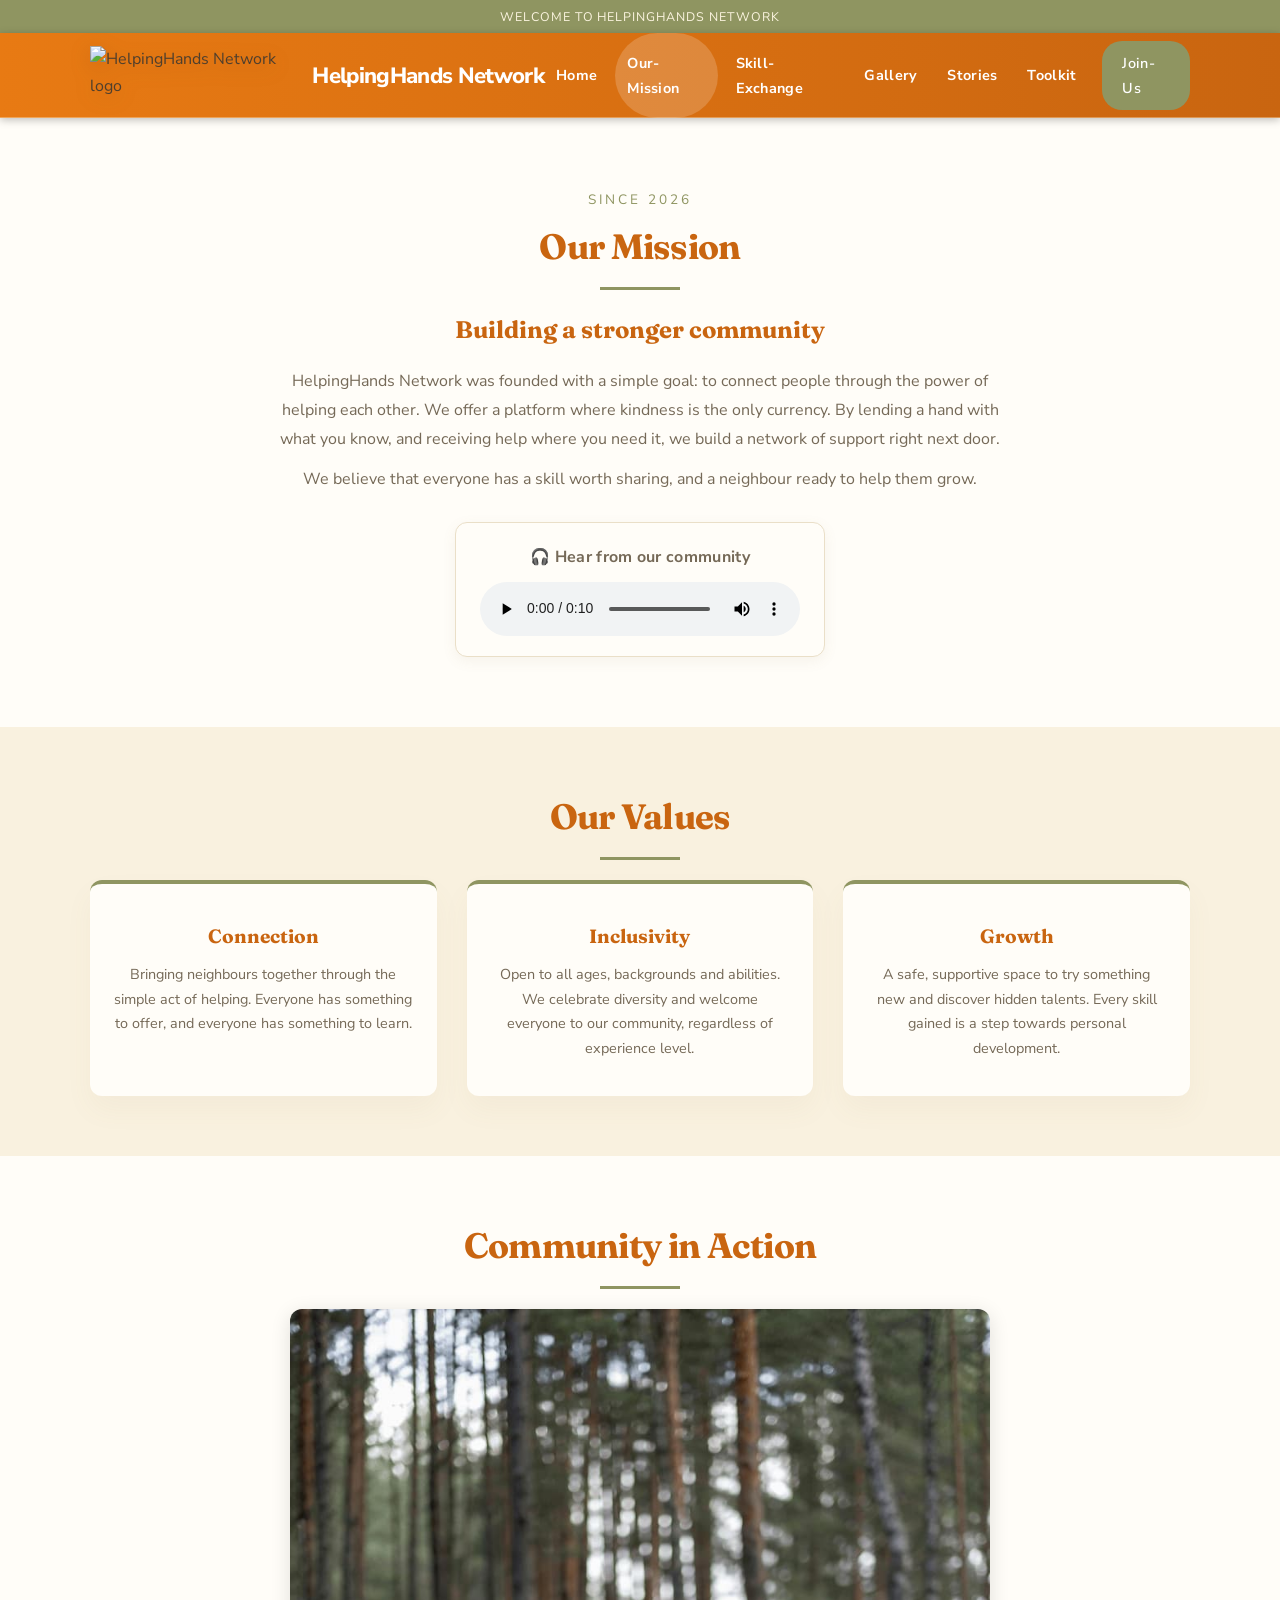
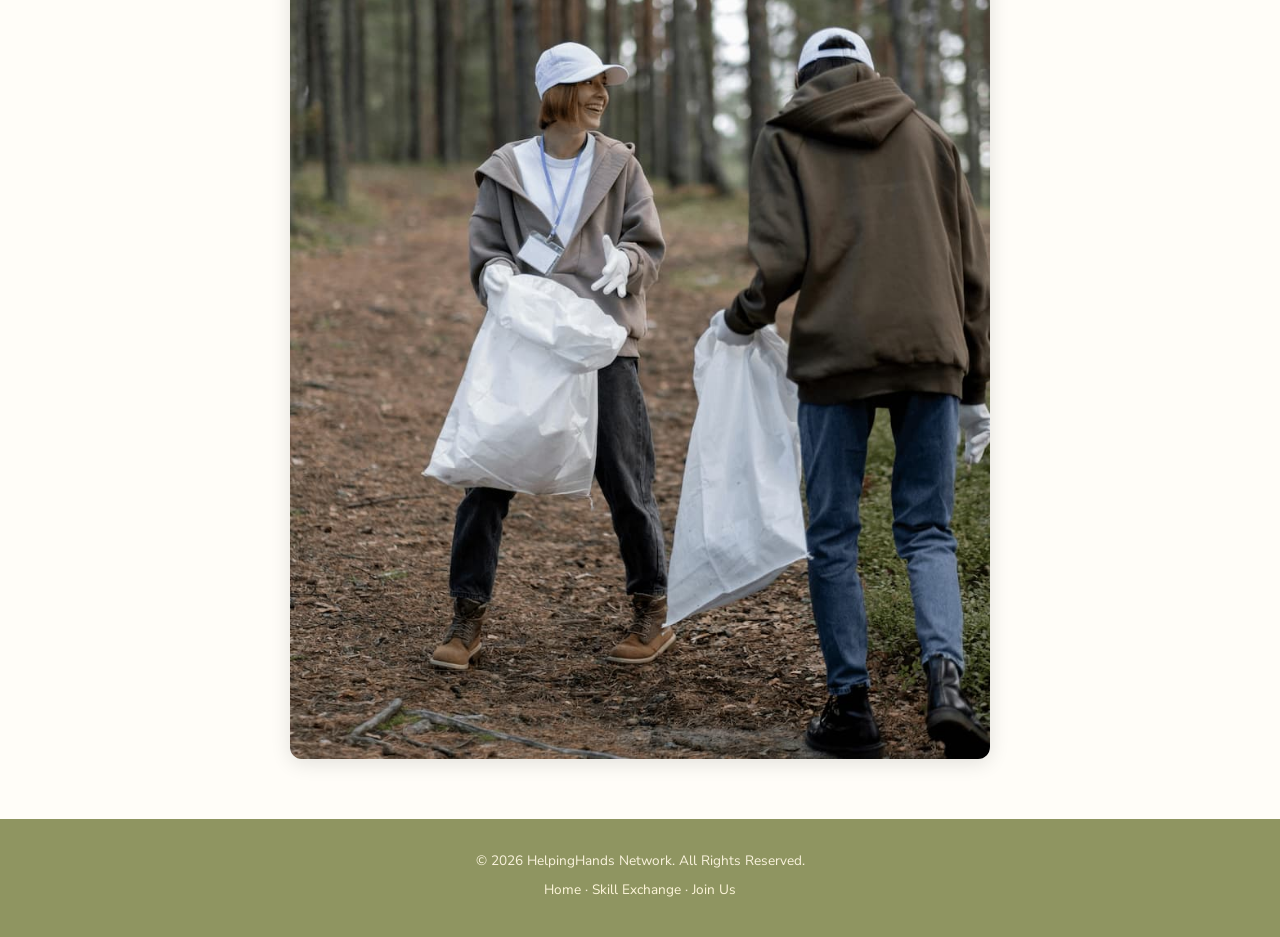
==== CW/CW/about.html @ ed3d60a6 "Add Toolkit nav link to all pages, fix image filenames with spaces" ====
<!DOCTYPE html>
<html lang="en">
<head>
  <meta charset="UTF-8">
  <meta name="viewport" content="width=device-width, initial-scale=1.0">
  <meta name="description" content="Learn about the mission behind HelpingHands Network - Building a stronger community through shared knowledge.">
  <title>Our Mission | HelpingHands Network</title>
  <!-- External shared CSS stylesheet -->
  <link rel="stylesheet" href="css/styles.css">
</head>
<body>

  <!-- ============ Top Info Bar ============ -->
  <div class="top-bar">
    <span>Welcome to HelpingHands Network</span>
  </div>

  <!-- ============ Header / Navigation ============ -->
  <header class="header">
    <div class="container">
      <a href="index.html" class="logo-area">
        <img src="images/logo.png" alt="HelpingHands Network logo" loading="lazy">
        <h1>HelpingHands Network</h1>
      </a>

      <nav class="nav-links" aria-label="Main navigation">
        <a href="index.html">Home</a>
        <a href="about.html" class="active">Our-Mission</a>
        <a href="services.html">Skill-Exchange</a>
        <a href="gallery.html">Gallery</a>
        <a href="stories.html">Stories</a>
        <a href="toolkit.html">Toolkit</a>
        <a href="join.html" class="btn-join">Join-Us</a>
      </nav>

      <button class="hamburger" aria-label="Open navigation menu" aria-expanded="false">
        <span></span><span></span><span></span>
      </button>
    </div>
  </header>

  <main>
  <!-- ============ Mission Section ============ -->
  <section class="mission-section">
    <div class="container">
      <p class="mission-since fade-in">Since 2026</p>
      <h2 class="section-title fade-in">Our Mission</h2>
      <hr class="section-divider">

      <div class="mission-body fade-in">
        <h3>Building a stronger community</h3>
        <p>
          HelpingHands Network was founded with a simple goal: to connect people
          through the power of helping each other. We offer a platform where kindness
          is the only currency. By lending a hand with what you know, and receiving
          help where you need it, we build a network of support right next door.
        </p>
        <p class="mission-body-extra">
          We believe that everyone has a skill worth sharing, and a neighbour ready to help them grow.
        </p>

        <!-- Community welcome audio clip -->
        <div class="audio-wrapper fade-in">
          <p class="audio-label">&#127911; Hear from our community</p>
          <audio controls preload="metadata">
            <source src="images/audio.mp3" type="audio/mpeg">
            Your browser does not support the audio element.
          </audio>
        </div>

      </div>
    </div>
  </section>

  <!-- ============ Values Section ============ -->
  <section class="values-section">
    <div class="container">
      <h2 class="section-title fade-in">Our Values</h2>
      <hr class="section-divider">

      <div class="values-grid">

        <!-- Connection -->
        <div class="value-card fade-in">
          <h3>Connection</h3>
          <p>Bringing neighbours together through the simple act of helping. Everyone has something to offer, and everyone has something to learn.</p>
        </div>

        <!-- Inclusivity -->
        <div class="value-card fade-in">
          <h3>Inclusivity</h3>
          <p>Open to all ages, backgrounds and abilities. We celebrate diversity and welcome everyone to our community, regardless of experience level.</p>
        </div>

        <!-- Growth -->
        <div class="value-card fade-in">
          <h3>Growth</h3>
          <p>A safe, supportive space to try something new and discover hidden talents. Every skill gained is a step towards personal development.</p>
        </div>

      </div>
    </div>
  </section>

  <!-- ============ Community in Action ============ -->
  <section class="action-section">
    <div class="container">
      <h2 class="section-title fade-in">Community in Action</h2>
      <hr class="section-divider">
      <!-- Image showing community members helping each other -->
      <img class="fade-in" src="images/2h.jpg" alt="Community members sharing skills and helping each other" loading="lazy">
    </div>
  </section>

  </main><!-- /main -->

  <!-- ============ Footer ============ -->
  <footer class="footer">
    <div class="container">
      <p>&copy; 2026 HelpingHands Network. All Rights Reserved.</p>
      <p>
        <a href="index.html">Home</a> &middot;
        <a href="services.html">Skill Exchange</a> &middot;
        <a href="join.html">Join Us</a>
      </p>
    </div>
  </footer>

  <!-- Scroll-to-top button -->
  <button class="scroll-top" aria-label="Scroll to top">&uarr;</button>

  <!-- External JavaScript file -->
  <script src="js/main.js"></script>
</body>
</html>
---- CW/CW/css/styles.css ----
@import url('https://fonts.googleapis.com/css2?family=Fraunces:opsz,wght@9..144,600;9..144,700&family=Nunito+Sans:wght@400;500;600;700;800&display=swap');

/* ============================================================
   styles.css — Shared stylesheet for HelpingHands Network
   All pages link to this single external CSS file.
   ============================================================ */

/* ---------- CSS Reset & Base ---------- */
*, *::before, *::after {
  margin: 0;
  padding: 0;
  box-sizing: border-box;
}

html {
  scroll-behavior: smooth;
  font-size: 16px;
}

:root {
  --brand-orange: #e87a13;
  --brand-orange-dark: #c96510;
  --brand-sage: #b9be83;
  --brand-sage-dark: #8f9561;
  --brand-cream: #fbf4df;
  --brand-cream-soft: #f5ead2;
  --text-main: #4e3f2d;
  --text-muted: #756957;
  --surface-white: #fffdf8;
  --surface-soft: #f9f1df;
  --border-soft: #eadfc8;
}

body {
  font-family: 'Nunito Sans', 'Trebuchet MS', sans-serif;
  line-height: 1.7;
  color: var(--text-main);
  background-color: var(--brand-cream);
  background-image: radial-gradient(circle at top, rgba(255,255,255,.65), transparent 34%), linear-gradient(180deg, rgba(255,255,255,.18), rgba(255,255,255,0));
}

h1, h2, h3, h4 {
  font-family: 'Fraunces', 'Georgia', serif;
}

a {
  text-decoration: none;
  color: inherit;
}

ul {
  list-style: none;
}

img {
  max-width: 100%;
  height: auto;
  display: block;
}

/* ---------- Utility ---------- */
.container {
  max-width: 1140px;
  margin: 0 auto;
  padding: 0 20px;
}

.sr-only {
  position: absolute;
  width: 1px;
  height: 1px;
  padding: 0;
  margin: -1px;
  overflow: hidden;
  clip: rect(0, 0, 0, 0);
  white-space: nowrap;
  border: 0;
}

.section-title {
  text-align: center;
  font-size: 2.2rem;
  color: var(--brand-orange-dark);
  margin-bottom: 10px;
  letter-spacing: -0.02em;
}

.section-subtitle {
  text-align: center;
  font-size: 1.02rem;
  color: var(--text-muted);
  margin-bottom: 40px;
  max-width: 600px;
  margin-left: auto;
  margin-right: auto;
}

.section-divider {
  width: 80px;
  height: 3px;
  background-color: var(--brand-sage-dark);
  margin: 10px auto 20px;
  border: none;
}

/* ---------- Top Bar ---------- */
.top-bar {
  background-color: var(--brand-sage-dark);
  color: var(--brand-cream);
  font-size: 0.78rem;
  padding: 6px 0;
  text-align: center;
  letter-spacing: 0.08em;
  text-transform: uppercase;
}

.top-bar span {
  margin: 0 16px;
}

/* ---------- Header / Navbar ---------- */
.header {
  background: linear-gradient(90deg, var(--brand-orange) 0%, var(--brand-orange-dark) 100%);
  padding: 0 0;
  position: sticky;
  top: 0;
  z-index: 1000;
  box-shadow: 0 2px 8px rgba(0,0,0,.25);
}

.header::after {
  content: '';
  position: absolute;
  inset: auto 0 0;
  height: 1px;
  background: rgba(255, 247, 220, 0.35);
}

.header .container {
  display: flex;
  align-items: center;
  justify-content: space-between;
  min-height: 82px;
  padding-top: 0;
  padding-bottom: 0;
}

.logo-area {
  display: flex;
  align-items: center;
  gap: 12px;
}

.logo-area img {
  height: 60px;
  width: auto;
  filter: drop-shadow(0 5px 10px rgba(126, 62, 0, 0.2));
}

.logo-area h1 {
  font-family: 'Nunito Sans', 'Trebuchet MS', sans-serif;
  font-size: 1.38rem;
  font-weight: 800;
  letter-spacing: -0.03em;
  color: #fff;
  white-space: nowrap;
  line-height: 1;
}

/* Navigation links */
.nav-links {
  display: flex;
  align-items: center;
  gap: 6px;
}

.nav-links a {
  color: #fff;
  padding: 18px 12px;
  font-size: 0.9rem;
  font-weight: 700;
  letter-spacing: 0.02em;
  transition: background-color 0.3s, color 0.3s;
  border-radius: 999px;
}

.nav-links a:hover,
.nav-links a.active {
  background-color: rgba(255, 255, 255, 0.18);
}

.nav-links .btn-join {
  background-color: var(--brand-sage-dark);
  padding: 10px 20px;
  border-radius: 20px;
  margin-left: 8px;
  font-weight: 600;
  transition: background-color 0.3s, transform 0.2s;
}

.nav-links .btn-join:hover {
  background-color: #7b824f;
  transform: scale(1.05);
}

/* Hamburger menu (mobile) */
.hamburger {
  display: none;
  flex-direction: column;
  gap: 5px;
  cursor: pointer;
  background: none;
  border: none;
  padding: 10px;
}

.hamburger span {
  display: block;
  width: 26px;
  height: 3px;
  background: #fff;
  border-radius: 3px;
  transition: transform 0.3s, opacity 0.3s;
}

/* ---------- Hero Section ---------- */
.hero {
  background: linear-gradient(135deg, var(--brand-cream) 0%, #fff7e8 55%, #eef0de 100%);
  padding: 96px 0 72px;
  position: relative;
  overflow: hidden;
}

.hero::before,
.hero::after {
  content: '';
  position: absolute;
  border-radius: 50%;
  pointer-events: none;
}

.hero::before {
  width: 320px;
  height: 320px;
  top: -120px;
  right: -80px;
  background: radial-gradient(circle, rgba(232,122,19,.2) 0%, rgba(232,122,19,0) 70%);
}

.hero::after {
  width: 280px;
  height: 280px;
  left: -70px;
  bottom: -120px;
  background: radial-gradient(circle, rgba(143,149,97,.24) 0%, rgba(143,149,97,0) 70%);
}

.hero .container {
  display: flex;
  align-items: center;
  gap: 40px;
  position: relative;
  z-index: 1;
}

.hero-text {
  flex: 1;
  max-width: 540px;
}

.hero-text h2 {
  font-size: 3.35rem;
  color: var(--brand-orange-dark);
  line-height: 1.05;
  margin-bottom: 16px;
  letter-spacing: -0.04em;
}

.hero-text p {
  font-size: 1.08rem;
  color: var(--text-muted);
  margin-bottom: 28px;
  max-width: 500px;
}

.hero-image {
  flex: 1;
  text-align: center;
}

.hero-image img {
  max-width: 440px;
  border-radius: 34px;
  border: 8px solid rgba(255, 253, 248, 0.9);
  box-shadow: 0 26px 52px rgba(135, 103, 58, 0.18);
  background: rgba(255,255,255,.65);
  animation: float 4s ease-in-out infinite;
}

@keyframes float {
  0%, 100% { transform: translateY(0); }
  50%      { transform: translateY(-12px); }
}

/* Shared button styles */
.btn-primary {
  display: inline-block;
  background-color: var(--brand-orange);
  color: #fff;
  padding: 14px 32px;
  border-radius: 999px;
  font-size: 1rem;
  font-weight: 800;
  letter-spacing: 0.01em;
  border: none;
  cursor: pointer;
  transition: background-color 0.3s, transform 0.2s, box-shadow 0.3s;
}

.btn-primary:hover {
  background-color: var(--brand-orange-dark);
  transform: translateY(-2px);
  box-shadow: 0 4px 14px rgba(201,101,16,.35);
}

.btn-primary--full {
  width: 100%;
}

.btn-secondary {
  display: inline-block;
  background-color: var(--brand-sage-dark);
  color: #fff;
  padding: 12px 28px;
  border-radius: 999px;
  font-size: 0.95rem;
  font-weight: 700;
  border: none;
  cursor: pointer;
  transition: background-color 0.3s, transform 0.2s;
}

.btn-secondary:hover {
  background-color: #7b824f;
  transform: translateY(-2px);
}

/* ---------- Features Row (Share, Connect, Learn) ---------- */
.features {
  padding: 60px 0;
  background-color: var(--surface-soft);
}

.features-grid {
  display: grid;
  grid-template-columns: repeat(3, 1fr);
  gap: 30px;
}

.feature-card {
  text-align: center;
  padding: 30px 20px;
  background: var(--surface-white);
  border-radius: 12px;
  border: 1px solid var(--border-soft);
  box-shadow: 0 14px 30px rgba(136, 110, 73, 0.06);
  transition: transform 0.3s, box-shadow 0.3s;
}

.feature-card:hover {
  transform: translateY(-6px);
  box-shadow: 0 8px 24px rgba(0,0,0,.1);
}

.feature-card h3 {
  font-size: 1.3rem;
  color: var(--brand-orange-dark);
  margin-bottom: 10px;
}

.feature-card p {
  font-size: 0.92rem;
  color: var(--text-muted);
  line-height: 1.6;
}

/* ---------- How It Works ---------- */
.how-it-works {
  padding: 70px 0;
  background: var(--surface-white);
}

.steps-grid {
  display: grid;
  grid-template-columns: repeat(3, 1fr);
  gap: 40px;
  text-align: center;
}

.step {
  position: relative;
  padding: 0 12px;
}

.step-number {
  display: inline-flex;
  align-items: center;
  justify-content: center;
  width: 56px;
  height: 56px;
  border-radius: 50%;
  background-color: var(--brand-orange);
  color: #fff;
  font-size: 1.5rem;
  font-weight: 700;
  margin-bottom: 16px;
  /* Pulse animation on hover */
  transition: transform 0.3s;
}

.step:hover .step-number {
  transform: scale(1.15);
}

.step h3 {
  font-size: 1.2rem;
  color: var(--text-main);
  margin-bottom: 8px;
}

.step p {
  font-size: 0.9rem;
  color: var(--text-muted);
  max-width: 260px;
  margin: 0 auto;
}

/* ---------- Mission Section (about.html) ---------- */
.mission-section {
  padding: 70px 0;
  text-align: center;
  background: var(--surface-white);
}

.mission-since {
  text-transform: uppercase;
  letter-spacing: 3px;
  font-size: 0.85rem;
  color: var(--brand-sage-dark);
  margin-bottom: 6px;
}

.mission-body {
  max-width: 720px;
  margin: 0 auto;
}

.mission-body h3 {
  font-size: 1.5rem;
  color: var(--brand-orange-dark);
  margin-bottom: 16px;
}

.mission-body p {
  font-size: 1rem;
  color: var(--text-muted);
  line-height: 1.8;
}

.mission-body-extra {
  margin-top: 12px;
}

/* Audio player wrapper on about page */
.audio-wrapper {
  margin-top: 28px;
  background: var(--surface-white);
  border: 1px solid var(--border-soft);
  border-radius: 12px;
  padding: 20px 24px;
  display: inline-block;
  box-shadow: 0 4px 14px rgba(136, 110, 73, 0.08);
}

.audio-label {
  font-size: 0.9rem;
  font-weight: 700;
  color: var(--brand-orange-dark);
  margin-bottom: 10px;
  letter-spacing: 0.02em;
}

.audio-wrapper audio {
  display: block;
  width: 320px;
  accent-color: var(--brand-orange);
}

/* ---------- Values Cards ---------- */
.values-section {
  padding: 60px 0;
  background-color: var(--surface-soft);
}

.values-grid {
  display: grid;
  grid-template-columns: repeat(3, 1fr);
  gap: 30px;
}

.value-card {
  background: var(--surface-white);
  padding: 36px 24px;
  border-radius: 12px;
  text-align: center;
  border-top: 4px solid var(--brand-sage-dark);
  box-shadow: 0 14px 28px rgba(136, 110, 73, 0.05);
  transition: transform 0.3s, box-shadow 0.3s;
}

.value-card:hover {
  transform: translateY(-5px);
  box-shadow: 0 6px 20px rgba(0,0,0,.1);
}

.value-card h3 {
  font-size: 1.2rem;
  color: var(--brand-orange-dark);
  margin-bottom: 10px;
}

.value-card p {
  font-size: 0.9rem;
  color: var(--text-muted);
  line-height: 1.7;
}

/* ---------- Action Image Section ---------- */
.action-section {
  padding: 60px 0;
  text-align: center;
  background: var(--surface-white);
}

.action-section img {
  max-width: 700px;
  margin: 20px auto 0;
  border-radius: 12px;
  box-shadow: 0 4px 20px rgba(0,0,0,.12);
}

/* ---------- Skill Exchange Cards ---------- */
.skills-section {
  padding: 70px 0;
  background: var(--surface-white);
}

.skills-grid {
  display: grid;
  grid-template-columns: repeat(3, 1fr);
  gap: 30px;
}

.skill-card {
  background: var(--surface-white);
  border-radius: 12px;
  overflow: hidden;
  border: 1px solid var(--border-soft);
  box-shadow: 0 12px 26px rgba(136, 110, 73, 0.08);
  transition: transform 0.3s, box-shadow 0.3s;
}

.skill-card:hover {
  transform: translateY(-6px);
  box-shadow: 0 8px 28px rgba(0,0,0,.15);
}

.skill-card img {
  width: 100%;
  height: 200px;
  object-fit: cover;
}

.skill-card-body {
  padding: 20px;
  text-align: center;
}

.skill-card-body h3 {
  font-size: 1.15rem;
  color: var(--brand-orange-dark);
  margin-bottom: 8px;
}

.skill-card-body p {
  font-size: 0.88rem;
  color: var(--text-muted);
  margin-bottom: 16px;
  line-height: 1.6;
}

.btn-book {
  display: inline-block;
  background-color: var(--brand-sage-dark);
  color: #fff;
  padding: 10px 24px;
  border-radius: 24px;
  font-size: 0.9rem;
  font-weight: 600;
  border: none;
  cursor: pointer;
  transition: background-color 0.3s, transform 0.2s;
}

.btn-book:hover {
  background-color: #7b824f;
  transform: scale(1.05);
}

/* ---------- Request Skill Section ---------- */
.request-section {
  padding: 60px 0;
  background: linear-gradient(180deg, var(--surface-soft) 0%, var(--brand-cream) 100%);
  text-align: center;
}

.request-section h2 {
  font-family: 'Georgia', serif;
  font-size: 1.6rem;
  color: var(--brand-orange-dark);
  margin-bottom: 10px;
}

.request-section p {
  font-size: 0.95rem;
  color: var(--text-muted);
  margin-bottom: 24px;
  max-width: 560px;
  margin-left: auto;
  margin-right: auto;
}

.request-form {
  max-width: 500px;
  margin: 0 auto;
}

.request-form input[type="text"] {
  width: 100%;
  padding: 14px 18px;
  border: 2px solid var(--border-soft);
  border-radius: 8px;
  font-size: 1rem;
  margin-bottom: 16px;
  transition: border-color 0.3s;
  background: var(--surface-white);
}

.request-form input[type="text"]:focus {
  outline: none;
  border-color: var(--brand-orange);
}

.btn-request {
  display: inline-block;
  background-color: var(--brand-orange);
  color: #fff;
  padding: 14px 36px;
  border-radius: 30px;
  font-size: 1rem;
  font-weight: 600;
  border: none;
  cursor: pointer;
  transition: background-color 0.3s, transform 0.2s;
  width: 100%;
}

.btn-request:hover {
  background-color: var(--brand-orange-dark);
  transform: translateY(-2px);
}

/* ---------- Gallery Grid ---------- */
.gallery-section {
  padding: 70px 0;
  background: var(--surface-white);
}

.gallery-grid {
  display: grid;
  grid-template-columns: repeat(4, 1fr);
  gap: 16px;
}

.gallery-item {
  position: relative;
  overflow: hidden;
  border-radius: 14px;
  cursor: pointer;
  box-shadow: 0 10px 24px rgba(136, 110, 73, 0.12);
}

.gallery-item img {
  width: 100%;
  height: 220px;
  object-fit: cover;
  transition: transform 0.4s ease;
}

.gallery-item:hover img {
  transform: scale(1.08);
}

/* Overlay label */
.gallery-label {
  position: absolute;
  bottom: 0;
  left: 0;
  right: 0;
  background: linear-gradient(transparent, rgba(0,0,0,.65));
  color: #fff;
  padding: 18px 12px 12px;
  font-size: 0.95rem;
  font-weight: 600;
  text-align: center;
  transition: opacity 0.3s;
}

/* ---------- Modal (Gallery Lightbox) ---------- */
.modal-overlay {
  display: none;
  position: fixed;
  top: 0; left: 0;
  width: 100%; height: 100%;
  background: rgba(0,0,0,.85);
  z-index: 2000;
  align-items: center;
  justify-content: center;
}

.modal-overlay.active {
  display: flex;
}

.modal-overlay img {
  max-width: 85%;
  max-height: 85vh;
  border-radius: 8px;
  box-shadow: 0 0 40px rgba(0,0,0,.5);
  animation: zoomIn 0.35s ease;
}

@keyframes zoomIn {
  from { transform: scale(0.7); opacity: 0; }
  to   { transform: scale(1);   opacity: 1; }
}

.modal-close {
  position: absolute;
  top: 20px; right: 30px;
  color: #fff;
  font-size: 2.5rem;
  cursor: pointer;
  transition: transform 0.2s;
  background: none;
  border: none;
  line-height: 1;
}

.modal-close:hover {
  transform: scale(1.2);
}

/* ---------- Join / Become a Member ---------- */
.join-section {
  padding: 70px 0;
  background: var(--surface-white);
}

.join-layout {
  display: grid;
  grid-template-columns: 1.2fr 0.8fr;
  gap: 40px;
  align-items: start;
}

/* Left: Membership form */
.member-form-wrapper {
  background: var(--surface-soft);
  padding: 36px;
  border-radius: 14px;
  border: 1px solid var(--border-soft);
  box-shadow: 0 2px 16px rgba(0,0,0,.06);
}

.member-form-wrapper h2 {
  font-family: 'Georgia', serif;
  font-size: 1.8rem;
  color: var(--brand-orange-dark);
  margin-bottom: 6px;
}

.member-form-wrapper > p {
  color: var(--text-muted);
  margin-bottom: 24px;
  font-size: 0.95rem;
}

.form-group {
  margin-bottom: 18px;
}

.form-group label {
  display: block;
  font-size: 0.9rem;
  font-weight: 600;
  color: var(--text-main);
  margin-bottom: 6px;
}

.form-group input,
.form-group select,
.form-group textarea {
  width: 100%;
  padding: 12px 14px;
  border: 2px solid var(--border-soft);
  border-radius: 8px;
  font-size: 0.95rem;
  font-family: inherit;
  transition: border-color 0.3s;
  background: var(--surface-white);
}

.form-group input:focus,
.form-group select:focus,
.form-group textarea:focus {
  outline: none;
  border-color: var(--brand-orange);
}

.form-group textarea {
  resize: vertical;
  min-height: 100px;
}

/* Radio button group */
.radio-group {
  margin-bottom: 18px;
}

.radio-group p {
  font-size: 0.9rem;
  font-weight: 600;
  color: var(--text-main);
  margin-bottom: 8px;
}

.radio-group label {
  display: flex;
  align-items: center;
  gap: 8px;
  font-size: 0.92rem;
  color: var(--text-muted);
  margin-bottom: 6px;
  cursor: pointer;
}

.radio-group input[type="radio"] {
  width: auto;
  accent-color: var(--brand-orange);
}

/* Right sidebar boxes */
.join-sidebar {
  display: flex;
  flex-direction: column;
  gap: 20px;
}

.sidebar-box {
  padding: 24px 20px;
  border-radius: 18px;
  color: #fff;
  box-shadow: 0 16px 30px rgba(136, 110, 73, 0.14);
}

.sidebar-box h3 {
  font-size: 1.15rem;
  margin-bottom: 10px;
}

.sidebar-box p,
.sidebar-box li {
  font-size: 0.88rem;
  line-height: 1.7;
}

.sidebar-box ul {
  margin-top: 6px;
}

.sidebar-box ul li {
  margin-bottom: 6px;
}

.sidebar-hub {
  background-color: var(--brand-orange);
}

.sidebar-why {
  background-color: var(--brand-sage-dark);
}

/* Legacy join-grid kept for backwards compatibility */
.join-grid {
  display: grid;
  grid-template-columns: 1fr 1fr;
  gap: 50px;
  align-items: start;
}

.join-info h2 {
  font-family: 'Georgia', serif;
  font-size: 2rem;
  color: var(--brand-orange-dark);
  margin-bottom: 16px;
}

.join-info p {
  color: var(--text-muted);
  margin-bottom: 20px;
  line-height: 1.7;
}

.contact-details li {
  margin-bottom: 12px;
  font-size: 0.95rem;
  color: var(--text-muted);
}

.contact-details li strong {
  color: var(--text-main);
}

.join-form {
  background: var(--surface-soft);
  padding: 36px;
  border-radius: 14px;
  border: 1px solid var(--border-soft);
  box-shadow: 0 2px 16px rgba(0,0,0,.06);
}

/* ---------- Stories / Neighborhood Snapshots ---------- */
.stories-section {
  padding: 70px 0;
  background: linear-gradient(180deg, var(--surface-soft) 0%, var(--surface-white) 100%);
}

.stories-grid {
  display: grid;
  grid-template-columns: repeat(3, 1fr);
  gap: 30px;
}

.story-card {
  background: var(--surface-white);
  border-radius: 12px;
  overflow: hidden;
  border: 1px solid var(--border-soft);
  box-shadow: 0 12px 28px rgba(136, 110, 73, 0.08);
  transition: transform 0.3s, box-shadow 0.3s;
}

.story-card:hover {
  transform: translateY(-5px);
  box-shadow: 0 8px 26px rgba(0,0,0,.14);
}

.story-card img {
  width: 100%;
  height: 240px;
  object-fit: cover;
}

.story-card blockquote {
  padding: 20px;
  font-size: 0.92rem;
  color: var(--text-muted);
  font-style: italic;
  line-height: 1.7;
  border-left: 4px solid var(--brand-sage-dark);
  margin: 0;
}

.story-card cite {
  display: block;
  margin-top: 10px;
  font-style: normal;
  font-weight: 700;
  color: var(--brand-orange);
  font-size: 0.9rem;
}

/* ---------- Toolkit Page ---------- */
.toolkit-section {
  padding: 70px 0;
  background: var(--surface-white);
}

.toolkit-grid {
  display: grid;
  grid-template-columns: repeat(2, 1fr);
  gap: 30px;
}

.toolkit-card {
  background: var(--surface-soft);
  padding: 30px 24px;
  border-radius: 12px;
  border: 1px solid var(--border-soft);
  border-left: 5px solid var(--brand-sage-dark);
  transition: transform 0.3s, box-shadow 0.3s;
}

.toolkit-card:hover {
  transform: translateY(-4px);
  box-shadow: 0 6px 20px rgba(0,0,0,.08);
}

.toolkit-card h3 {
  font-size: 1.15rem;
  color: var(--brand-orange-dark);
  margin-bottom: 8px;
}

.toolkit-card p {
  font-size: 0.9rem;
  color: var(--text-muted);
  line-height: 1.7;
}

/* ---------- Community Video Section ---------- */
.video-section {
  padding: 70px 0;
  background: var(--surface-soft);
}

.video-wrapper {
  max-width: 860px;
  margin: 30px auto 0;
  border-radius: 16px;
  overflow: hidden;
  box-shadow: 0 20px 48px rgba(136, 110, 73, 0.18);
}

.video-wrapper video {
  width: 100%;
  display: block;
  background: #000;
}

/* ---------- Footer ---------- */
.footer {
  background-color: var(--brand-sage-dark);
  color: var(--brand-cream);
  padding: 30px 0;
  text-align: center;
  font-size: 0.85rem;
}

.footer p {
  margin-bottom: 6px;
}

.footer a {
  color: #fff7dc;
  transition: color 0.2s;
}

.footer a:hover {
  color: var(--brand-orange);
}

/* ---------- Scroll-to-top Button ---------- */
.scroll-top {
  position: fixed;
  bottom: 30px;
  right: 30px;
  width: 46px;
  height: 46px;
  background-color: var(--brand-orange);
  color: #fff;
  border: none;
  border-radius: 50%;
  font-size: 1.4rem;
  cursor: pointer;
  opacity: 0;
  visibility: hidden;
  transition: opacity 0.3s, visibility 0.3s, transform 0.2s;
  z-index: 999;
  box-shadow: 0 4px 12px rgba(0,0,0,.25);
}

.scroll-top.visible {
  opacity: 1;
  visibility: visible;
}

.scroll-top:hover {
  transform: translateY(-3px);
  background-color: var(--brand-orange-dark);
}

/* ---------- Fade-in animation for sections ---------- */
.fade-in {
  opacity: 0;
  transform: translateY(30px);
  transition: opacity 0.7s ease, transform 0.7s ease;
}

.fade-in.visible {
  opacity: 1;
  transform: translateY(0);
}

/* ============================================================
   RESPONSIVE — Media Queries
   ============================================================ */

/* Tablets */
@media (max-width: 992px) {
  .hero .container {
    flex-direction: column;
    text-align: center;
  }

  .hero-text {
    max-width: 100%;
  }

  .hero-text p {
    margin-left: auto;
    margin-right: auto;
  }

  .hero-image img {
    max-width: 360px;
  }

  .features-grid,
  .steps-grid,
  .values-grid,
  .skills-grid,
  .stories-grid {
    grid-template-columns: repeat(2, 1fr);
  }

  .gallery-grid {
    grid-template-columns: repeat(3, 1fr);
  }

  .join-grid,
  .join-layout {
    grid-template-columns: 1fr;
  }

  .toolkit-grid {
    grid-template-columns: 1fr;
  }
}

/* Mobile */
@media (max-width: 600px) {
  .top-bar {
    font-size: 0.7rem;
    letter-spacing: 0.05em;
  }

  .nav-links {
    display: none;
    flex-direction: column;
    position: absolute;
    top: 100%;
    left: 0; right: 0;
    background-color: var(--brand-orange-dark);
    padding: 10px 0;
    box-shadow: 0 4px 8px rgba(0,0,0,.2);
  }

  .nav-links.open {
    display: flex;
  }

  .nav-links a {
    padding: 12px 20px;
    border-radius: 0;
  }

  .header .container {
    min-height: 74px;
  }

  .logo-area img {
    height: 48px;
  }

  .logo-area h1 {
    font-size: 1.08rem;
  }

  .hamburger {
    display: flex;
  }

  .hero-text h2 {
    font-size: 2.35rem;
  }

  .hero {
    padding: 72px 0 56px;
  }

  .features-grid,
  .steps-grid,
  .values-grid,
  .skills-grid,
  .stories-grid {
    grid-template-columns: 1fr;
  }

  .gallery-grid {
    grid-template-columns: repeat(2, 1fr);
  }

  .section-title {
    font-size: 1.7rem;
  }

  .member-form-wrapper {
    padding: 24px 18px;
  }
}
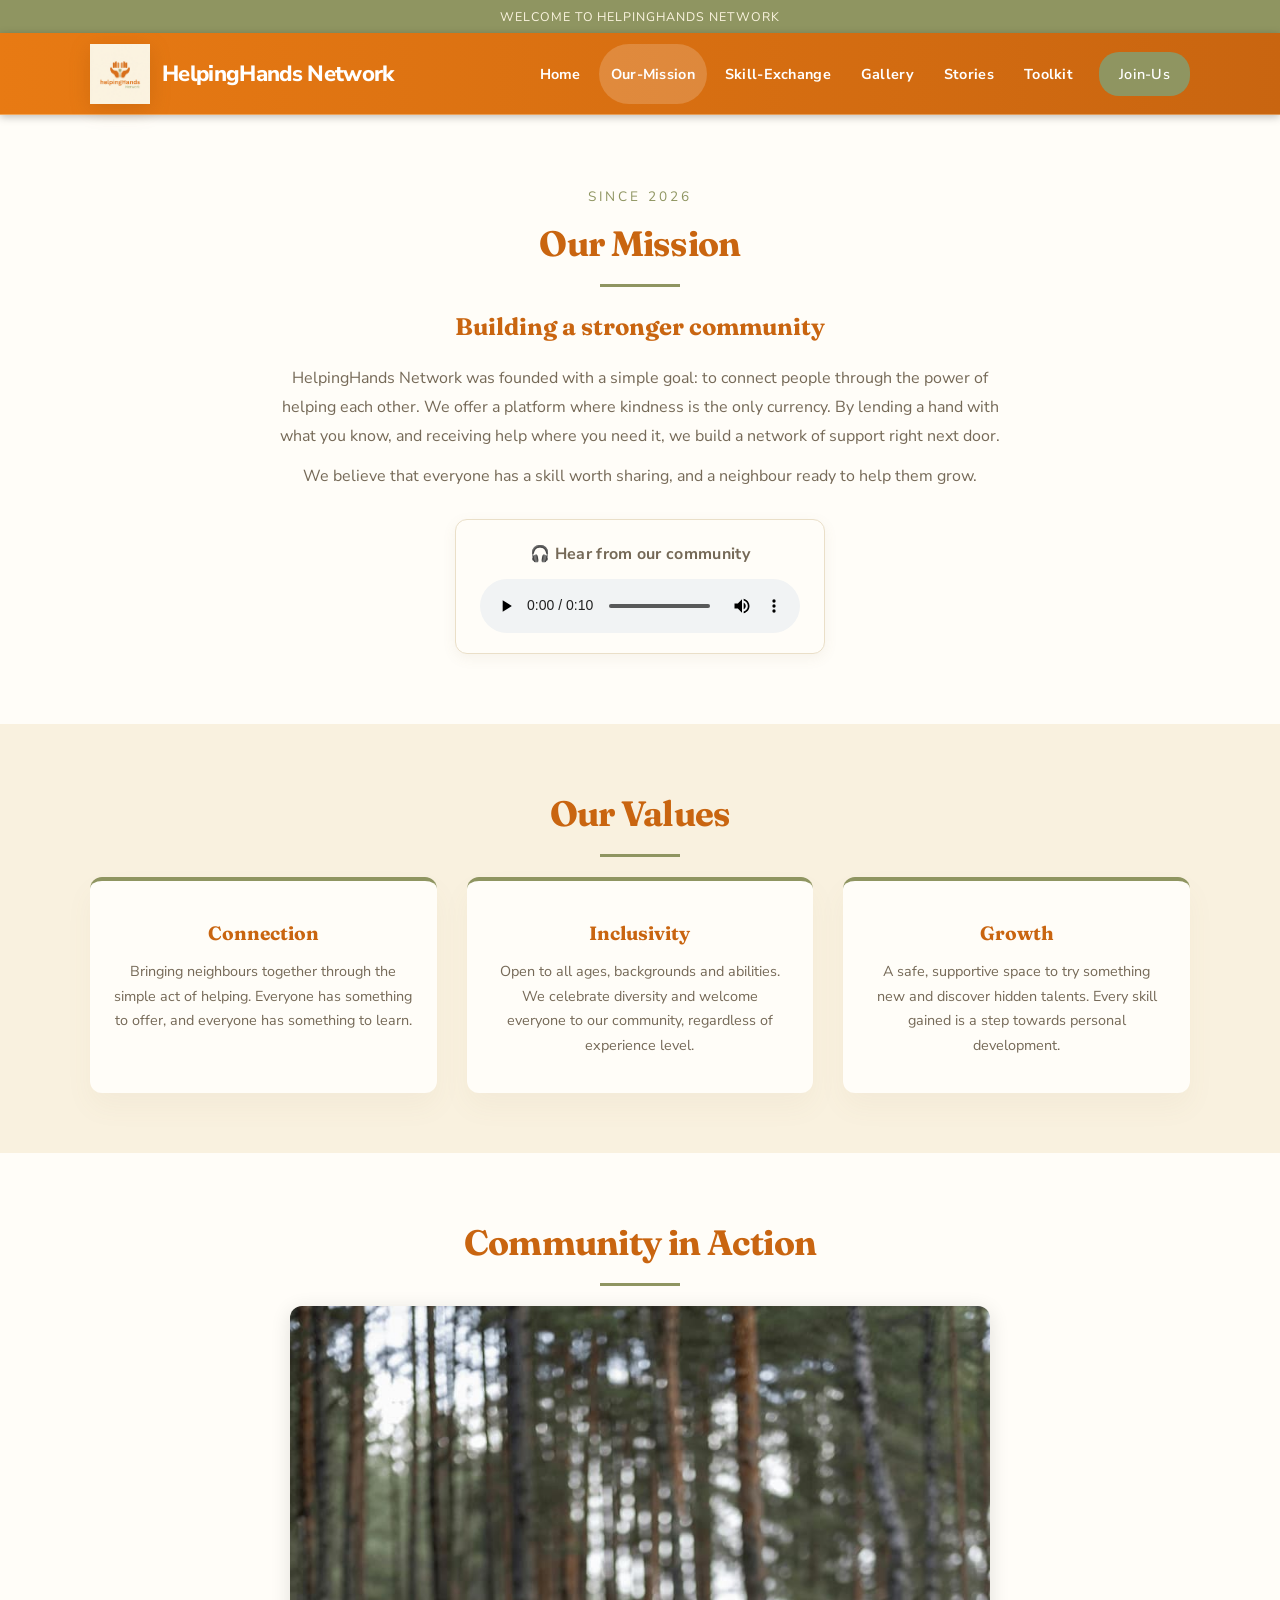
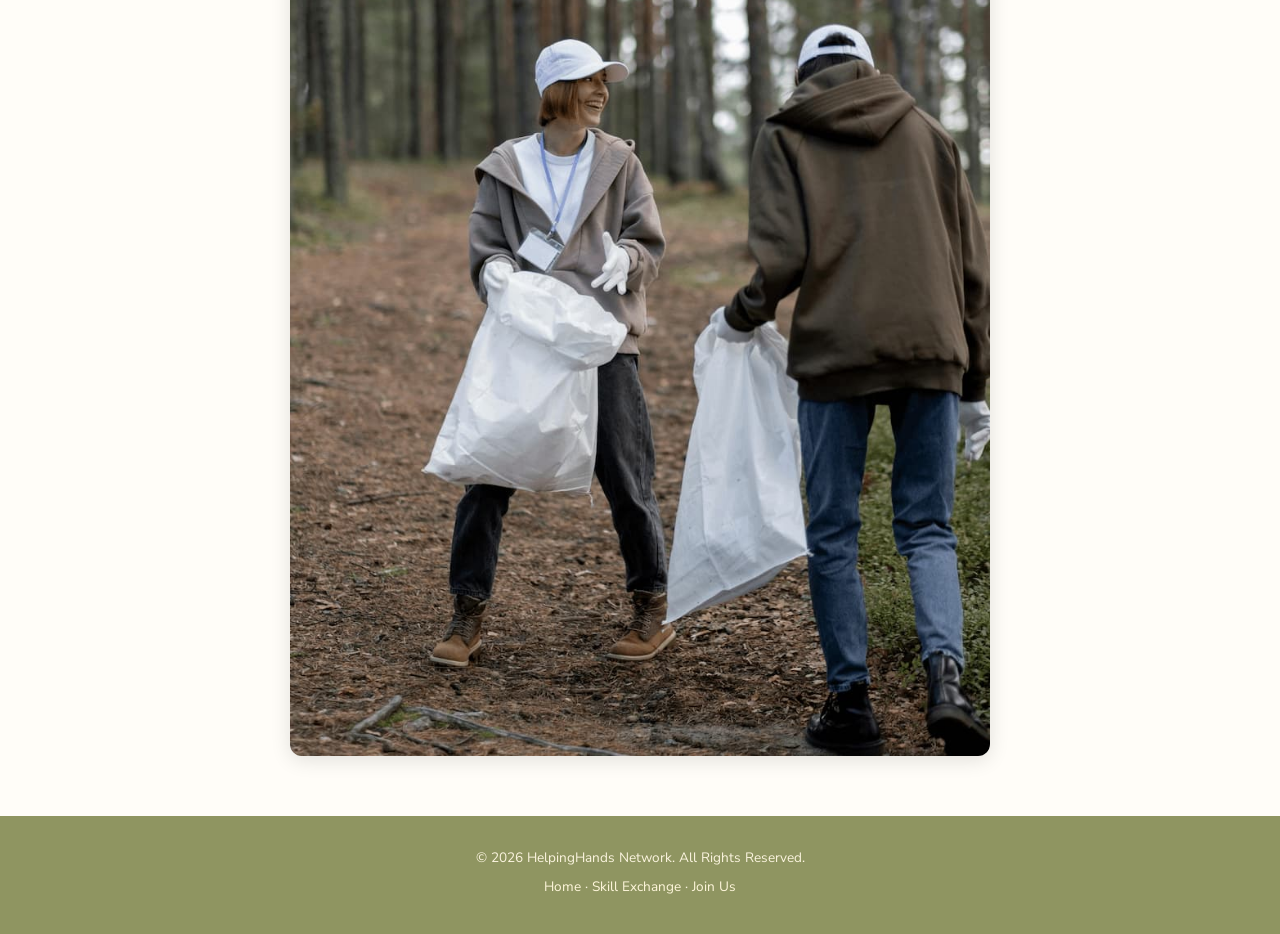
==== commit 6defd318: "Switch logo from logo.png (818KB) to logo.jpg (86KB) across all pages" ====
--- a/CW/CW/about.html
+++ b/CW/CW/about.html
@@ -19,7 +19,7 @@
   <header class="header">
     <div class="container">
       <a href="index.html" class="logo-area">
-        <img src="images/logo.png" alt="HelpingHands Network logo" loading="lazy">
+        <img src="images/logo.jpg" alt="HelpingHands Network logo" loading="lazy">
         <h1>HelpingHands Network</h1>
       </a>
 
